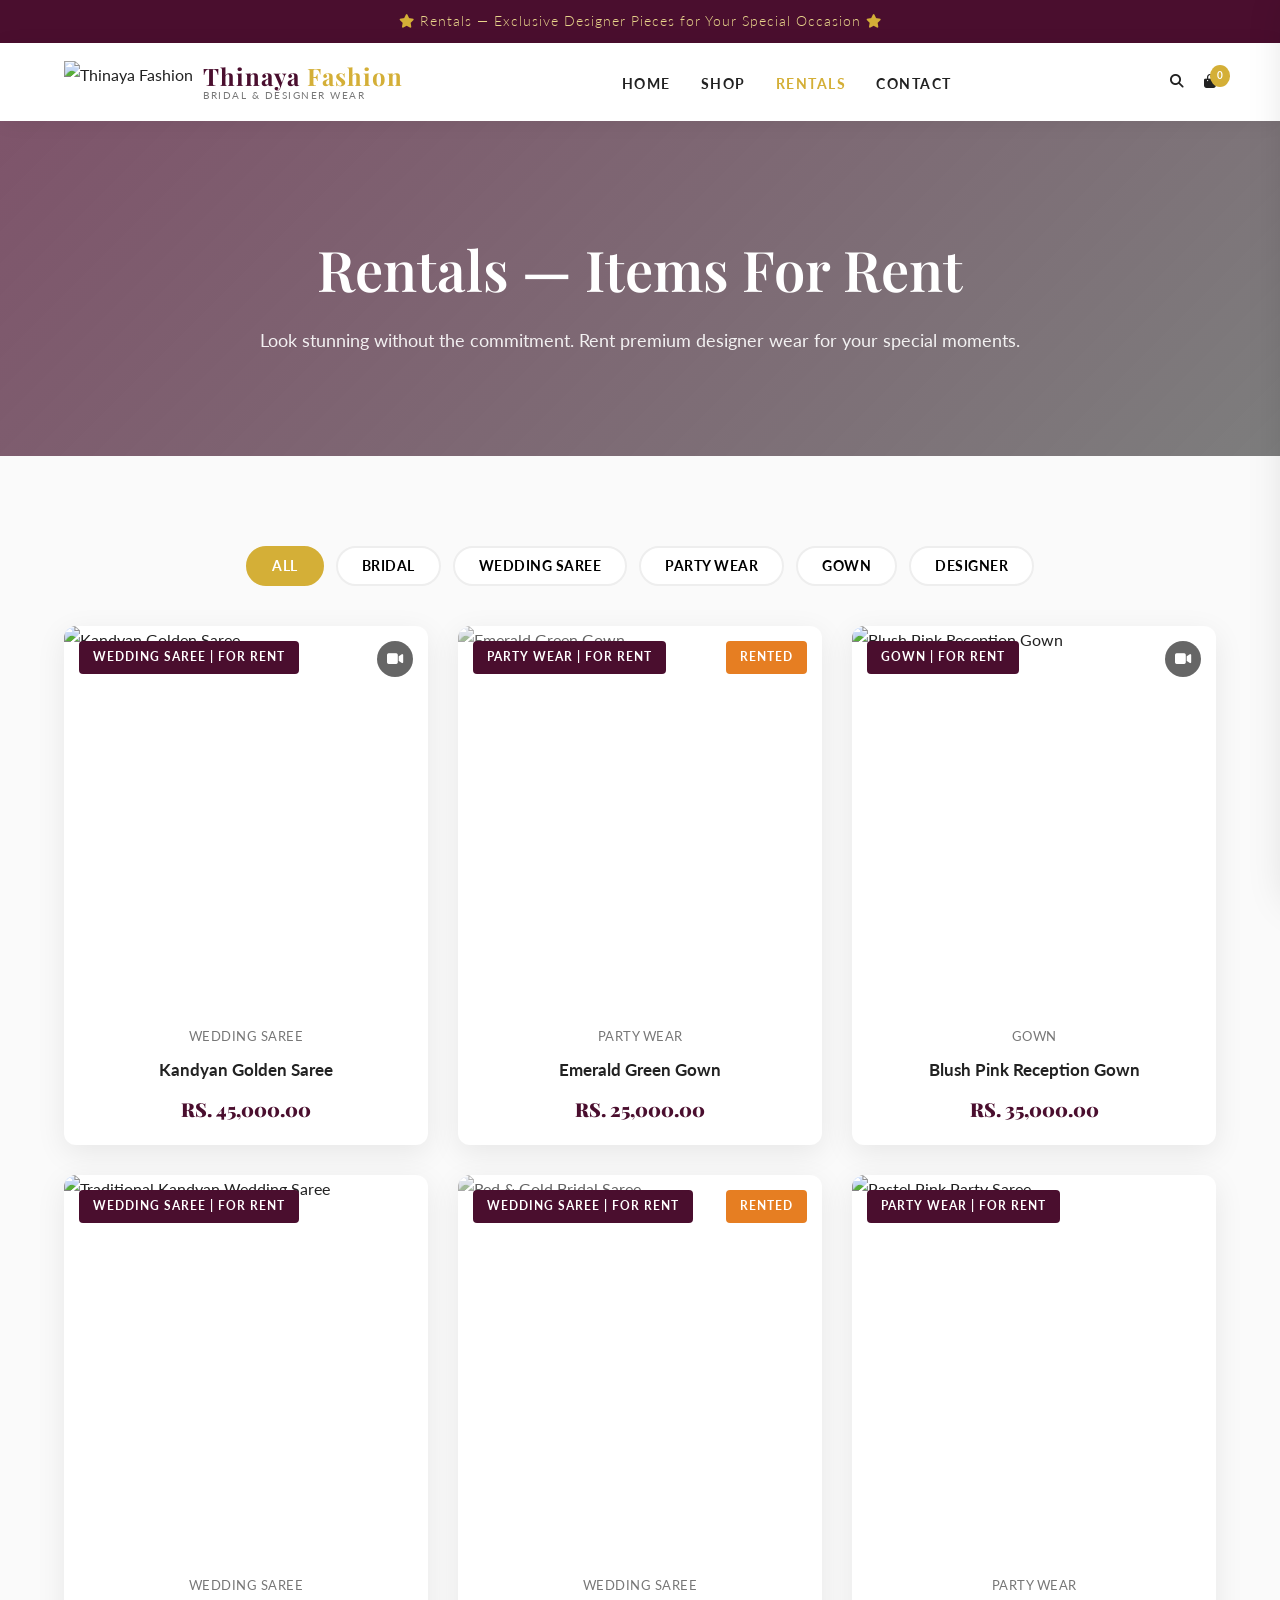
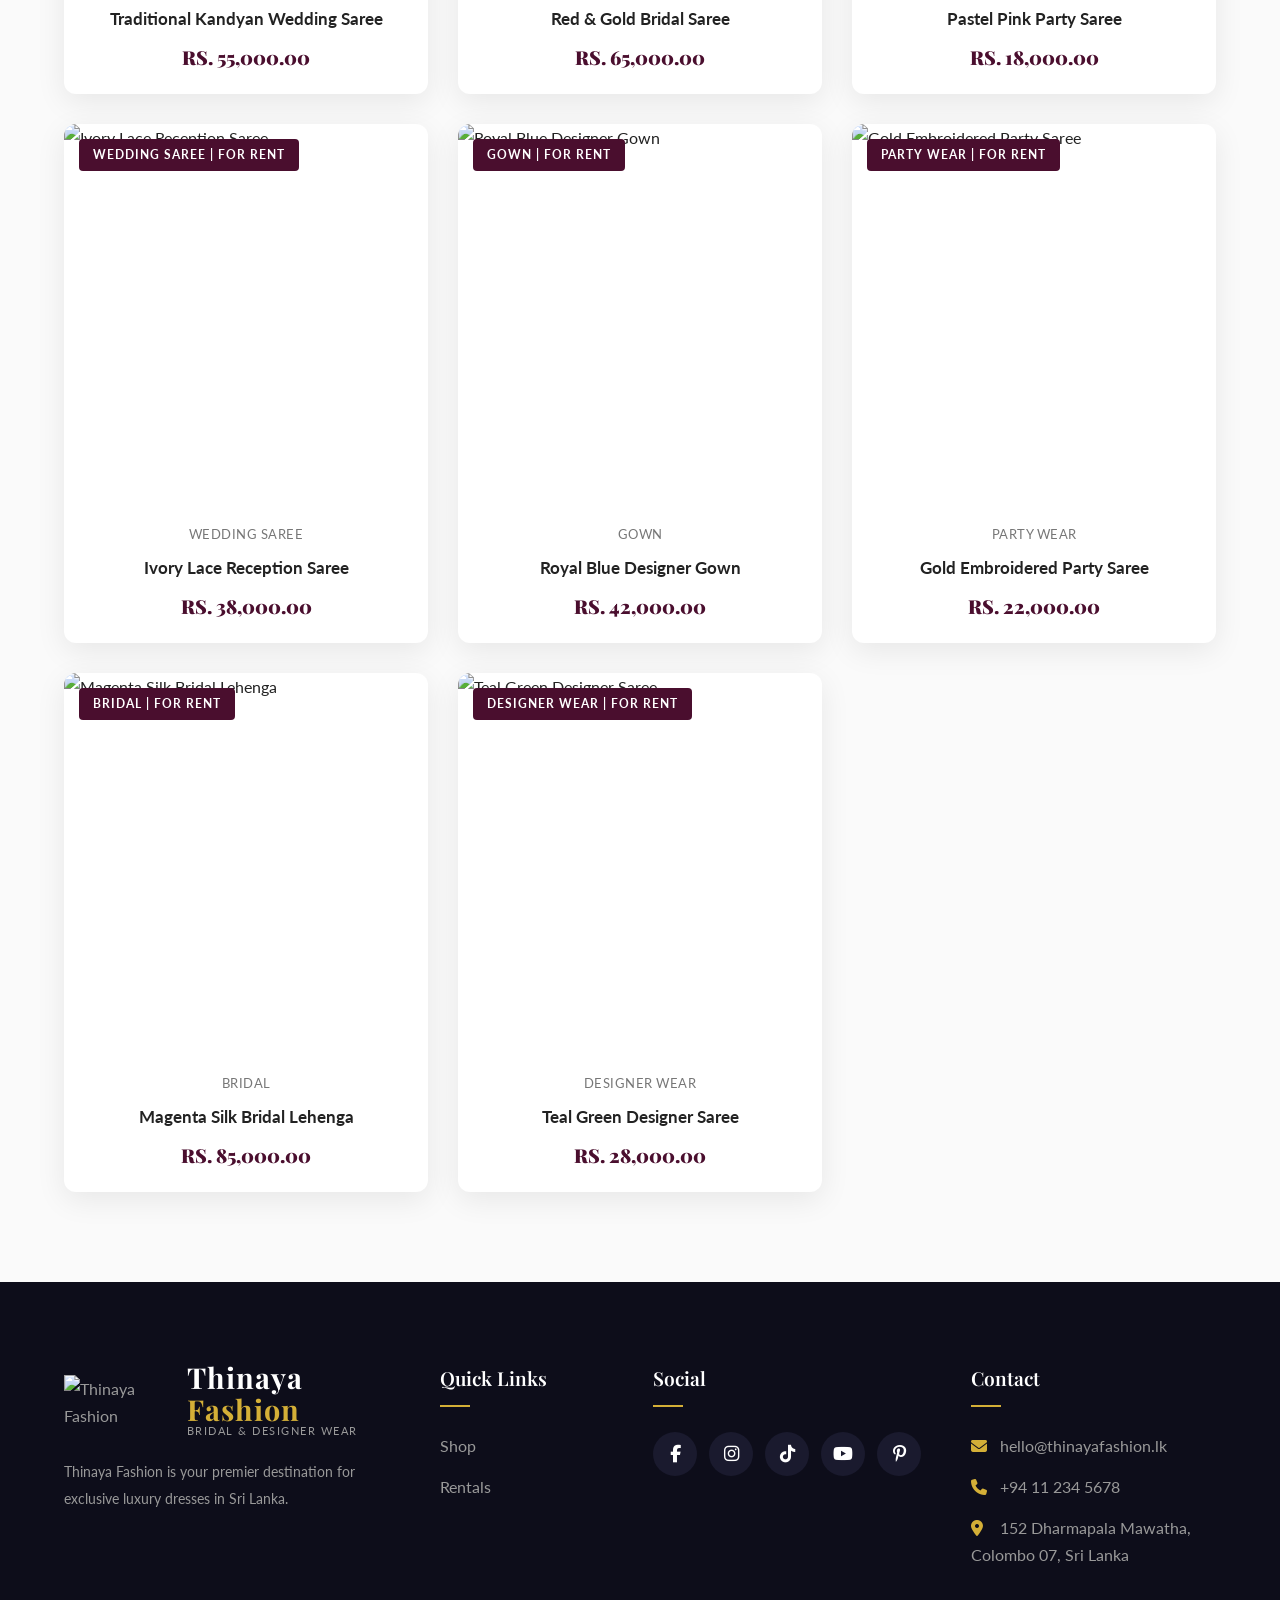
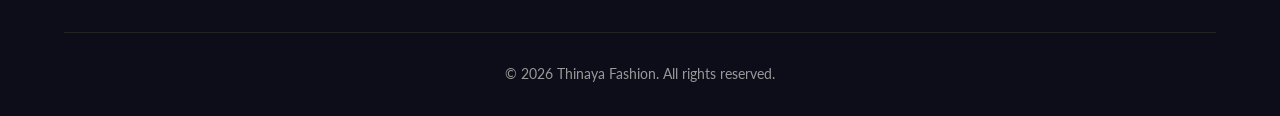
==== rental.html @ 7e46fb19 "first first" ====
<!DOCTYPE html>
<html lang="en">
<head>
  <meta charset="UTF-8">
  <meta name="viewport" content="width=device-width, initial-scale=1.0">
  <title>Rentals — Borrow Designer Wear | Thinaya Fashion</title>
  <link rel="icon" type="image/png" href="uploads/images/logo.png">
  <link rel="stylesheet" href="https://cdnjs.cloudflare.com/ajax/libs/font-awesome/6.4.0/css/all.min.css">
  <link rel="stylesheet" href="styles.css">
  <style>
    .page-banner {
      background: linear-gradient(135deg, rgba(74,14,46,0.7), rgba(0,0,0,0.5)), url('https://images.unsplash.com/photo-1583391733958-6c68b6b02bc3?auto=format&fit=crop&w=1920&q=80') center/cover no-repeat;
      padding: 100px 20px;
      text-align: center;
      color: #fff;
    }
    .page-banner h2 { font-size: 3.5rem; margin-bottom: 10px; }
    .page-banner p { font-size: 1.1rem; opacity: 0.9; }
  </style>
</head>
<body>

  <div class="top-bar">
    <i class="fa-solid fa-star" style="color:var(--gold);"></i>
    Rentals — Exclusive Designer Pieces for Your Special Occasion
    <i class="fa-solid fa-star" style="color:var(--gold);"></i>
  </div>

  <header>
    <div class="nav-container">
      <button class="hamburger" id="hamburger" aria-label="Menu">
        <span></span><span></span><span></span>
      </button>
      <div class="logo">
        <a href="index.html">
          <img src="uploads/images/logo.png" alt="Thinaya Fashion" class="logo-img">
          <div class="logo-text">
            <span class="brand-name">Thinaya<span> Fashion</span></span>
            <span class="brand-sub">Bridal & Designer Wear</span>
          </div>
        </a>
      </div>
      <nav class="main-nav">
        <ul>
          <li><a href="index.html">Home</a></li>
          <li><a href="shop.html">Shop</a></li>
          <li><a href="rental.html" style="color:var(--gold);">Rentals</a></li>
          <li><a href="index.html#contact">Contact</a></li>
        </ul>
      </nav>
      <div class="nav-icons">
        <a href="#" id="search-toggle" aria-label="Search"><i class="fa-solid fa-search"></i></a>
        <a href="#" class="cart-icon" id="cart-toggle" aria-label="Cart">
          <i class="fa-solid fa-bag-shopping"></i>
          <span class="cart-count">0</span>
        </a>
      </div>
    </div>
  </header>

  <!-- Mobile Nav -->
  <div class="mobile-nav" id="mobile-nav">
    <button class="mobile-nav-close" id="mobile-close">&times;</button>
    <div class="mobile-nav-logo">
      <img src="uploads/images/logo.png" alt="Thinaya Fashion">
      <div class="ml-text">
        <span class="ml-name">Thinaya<span> Fashion</span></span>
        <span class="ml-sub">Bridal & Designer Wear</span>
      </div>
    </div>
    <ul>
      <li><a href="index.html">Home</a></li>
      <li><a href="shop.html">Shop</a></li>
      <li><a href="rental.html">Rentals</a></li>
      <li><a href="index.html#contact">Contact</a></li>
    </ul>
  </div>
  <div class="mobile-nav-overlay" id="mobile-overlay"></div>

  <div class="page-banner">
    <h2 class="page-title">Rentals — Items For Rent</h2>
    <p>Look stunning without the commitment. Rent premium designer wear for your special moments.</p>
  </div>

  <section>
    <div class="filter-bar">
      <button class="filter-btn active" data-filter="All">All</button>
      <button class="filter-btn" data-filter="Bridal">Bridal</button>
      <button class="filter-btn" data-filter="Wedding Saree">Wedding Saree</button>
      <button class="filter-btn" data-filter="Party Wear">Party Wear</button>
      <button class="filter-btn" data-filter="Gown">Gown</button>
      <button class="filter-btn" data-filter="Designer Wear">Designer</button>
    </div>
    <div class="grid" id="new-arrivals-grid"></div>
  </section>

  <footer>
    <div class="footer-grid">
      <div class="footer-brand">
        <div class="footer-logo">
          <img src="uploads/images/logo.png" alt="Thinaya Fashion" class="footer-logo-img">
          <div class="footer-logo-text">
            <span class="brand-name">Thinaya<span> Fashion</span></span>
            <span class="brand-sub">Bridal & Designer Wear</span>
          </div>
        </div>
        <p>Thinaya Fashion is your premier destination for exclusive luxury dresses in Sri Lanka.</p>
      </div>
      <div class="footer-col">
        <h4>Quick Links</h4>
        <ul>
          <li><a href="shop.html">Shop</a></li>
          <li><a href="rental.html">Rentals</a></li>
        </ul>
      </div>
      <div class="footer-col">
        <h4>Social</h4>
        <div class="social-icons">
          <a href="#" aria-label="Facebook"><i class="fa-brands fa-facebook-f"></i></a>
          <a href="#" aria-label="Instagram"><i class="fa-brands fa-instagram"></i></a>
          <a href="#" aria-label="TikTok"><i class="fa-brands fa-tiktok"></i></a>
          <a href="#" aria-label="YouTube"><i class="fa-brands fa-youtube"></i></a>
          <a href="#" aria-label="Pinterest"><i class="fa-brands fa-pinterest-p"></i></a>
        </div>
      </div>
      <div class="footer-col">
        <h4>Contact</h4>
        <ul>
          <li><i class="fa-solid fa-envelope"></i> hello@thinayafashion.lk</li>
          <li><i class="fa-solid fa-phone"></i> +94 11 234 5678</li>
          <li><i class="fa-solid fa-location-dot"></i> 152 Dharmapala Mawatha,<br>Colombo 07, Sri Lanka</li>
        </ul>
      </div>
    </div>
    <div class="footer-bottom">
      <p>&copy; 2026 Thinaya Fashion. All rights reserved.</p>
    </div>
  </footer>

  <!-- Cart Sidebar -->
  <div class="cart-overlay" id="cart-overlay"></div>
  <div class="cart-sidebar" id="cart-sidebar">
    <div class="cart-header">
      <h3><i class="fa-solid fa-bag-shopping" style="color:var(--gold);"></i> Your Cart</h3>
      <button class="cart-close" id="cart-close">&times;</button>
    </div>
    <div class="cart-items" id="cart-items">
      <div class="cart-empty"><i class="fa-solid fa-bag-shopping"></i><p>Your cart is empty</p></div>
    </div>
    <div class="cart-footer">
      <div class="cart-total"><span>Total</span><span id="cart-total-amount">LKR 0</span></div>
      <button class="btn" onclick="showToast('Checkout coming soon!','fa-credit-card')"><i class="fa-solid fa-lock"></i> Checkout</button>
    </div>
  </div>

  <!-- Product Modal -->
  <div class="modal-overlay" id="modal-overlay">
    <div class="modal-content">
      <div class="modal-image">
        <button class="modal-arrow modal-arrow-prev" id="modal-arrow-prev" aria-label="Previous image"><i class="fa-solid fa-chevron-left"></i></button>
        <img class="modal-image-inner" src="" alt="" loading="lazy">
        <button class="modal-arrow modal-arrow-next" id="modal-arrow-next" aria-label="Next image"><i class="fa-solid fa-chevron-right"></i></button>
        <div class="modal-image-counter" id="modal-image-counter"></div>
      </div>
      <div class="modal-body">
        <button class="modal-close" id="modal-close">&times;</button>
        <span class="badge modal-badge"></span>
        <span class="badge modal-status-badge" style="display:none;"></span>
        <h2></h2>
        <div class="modal-price"></div>
        <p class="modal-desc"></p>
        <div class="modal-video"></div>
        <button class="btn modal-add-btn"><i class="fa-solid fa-bag-shopping"></i> Rent This Outfit</button>
      </div>
    </div>
  </div>

  <!-- Search Overlay -->
  <div class="search-overlay" id="search-overlay">
    <button class="search-close" id="search-close">&times;</button>
    <input type="text" id="search-input" placeholder="Search products..." autocomplete="off">
    <div class="search-results" id="search-results"></div>
  </div>

  <button class="scroll-top" id="scroll-top" aria-label="Scroll to top">
    <i class="fa-solid fa-chevron-up"></i>
  </button>

  <script src="script.js"></script>
</body>
</html>
---- styles.css ----
@import url('https://fonts.googleapis.com/css2?family=Lato:wght@300;400;700;900&family=Playfair+Display:ital,wght@0,400;0,600;0,700;0,900;1,400;1,600&display=swap');

:root {
  --gold: #D4AF37;
  --gold-dark: #b5952f;
  --gold-light: #e8d48b;
  --burgundy: #4A0E2E;
  --burgundy-light: #6a1e4a;
  --cream: #FFF8F0;
  --bg: #FAFAFA;
  --text: #222;
  --text-light: #777;
  --white: #FFFFFF;
  --shadow: 0 8px 30px rgba(0,0,0,0.08);
  --shadow-lg: 0 20px 60px rgba(0,0,0,0.15);
  --radius: 12px;
  --radius-sm: 8px;
  --font-heading: 'Playfair Display', serif;
  --font-body: 'Lato', sans-serif;
  --transition: 0.3s cubic-bezier(0.4, 0, 0.2, 1);
}

* { margin: 0; padding: 0; box-sizing: border-box; }

html { scroll-behavior: smooth; }

body {
  font-family: var(--font-body);
  color: var(--text);
  background: var(--bg);
  line-height: 1.7;
  overflow-x: hidden;
}

a { text-decoration: none; color: inherit; }
ul { list-style: none; }
img { max-width: 100%; display: block; }

/* Typography */
h1, h2, h3, h4, h5 {
  font-family: var(--font-heading);
  font-weight: 600;
}

.section-title {
  text-align: center;
  font-size: 2.8rem;
  margin-bottom: 0.8rem;
  color: var(--burgundy);
  position: relative;
}

.section-title::after {
  content: '';
  display: block;
  width: 60px;
  height: 3px;
  background: var(--gold);
  margin: 12px auto 0;
  border-radius: 2px;
}

.section-subtitle {
  text-align: center;
  font-size: 1.05rem;
  color: var(--text-light);
  margin-bottom: 3rem;
  max-width: 560px;
  margin-left: auto;
  margin-right: auto;
}

/* Video badge on product cards */
.has-video-badge {
  position: absolute;
  top: 15px;
  right: 15px;
  background: rgba(0,0,0,0.6);
  color: #fff;
  width: 36px;
  height: 36px;
  border-radius: 50%;
  display: flex;
  align-items: center;
  justify-content: center;
  font-size: 0.9rem;
  z-index: 2;
  backdrop-filter: blur(4px);
}

/* Buttons */
.btn {
  display: inline-block;
  padding: 14px 34px;
  background: var(--gold);
  color: var(--white);
  font-family: var(--font-body);
  font-size: 0.9rem;
  font-weight: 700;
  text-transform: uppercase;
  letter-spacing: 1.5px;
  border: none;
  cursor: pointer;
  transition: var(--transition);
  position: relative;
  overflow: hidden;
}

.btn::before {
  content: '';
  position: absolute;
  top: 0; left: -100%;
  width: 100%; height: 100%;
  background: linear-gradient(90deg, transparent, rgba(255,255,255,0.2), transparent);
  transition: 0.5s;
}

.btn:hover::before { left: 100%; }
.btn:hover { background: var(--gold-dark); transform: translateY(-2px); box-shadow: 0 8px 25px rgba(212,175,55,0.3); }

.btn-outline {
  background: transparent;
  border: 2px solid var(--gold);
  color: var(--gold);
}

.btn-outline:hover {
  background: var(--gold);
  color: var(--white);
}

.btn-sm {
  padding: 10px 20px;
  font-size: 0.8rem;
}

.btn-danger {
  background: #dc3545;
  border-color: #dc3545;
}

.btn-danger:hover {
  background: #c82333;
  box-shadow: 0 8px 25px rgba(220,53,69,0.3);
}

/* Top Bar */
.top-bar {
  background: var(--burgundy);
  color: var(--gold-light);
  text-align: center;
  padding: 10px;
  font-size: 0.85rem;
  letter-spacing: 1px;
  font-weight: 300;
}

/* Header */
header {
  background: var(--white);
  box-shadow: 0 2px 20px rgba(0,0,0,0.06);
  position: sticky;
  top: 0;
  z-index: 1000;
}

.nav-container {
  display: flex;
  justify-content: space-between;
  align-items: center;
  padding: 18px 5%;
  max-width: 1400px;
  margin: 0 auto;
}

.logo a {
  display: flex;
  align-items: center;
  gap: 10px;
}

.logo-img {
  height: 42px;
  width: auto;
  display: block;
}

.logo-text {
  display: flex;
  flex-direction: column;
  line-height: 1.1;
}

.logo-text .brand-name {
  font-family: var(--font-heading);
  font-size: 1.5rem;
  font-weight: 700;
  color: var(--burgundy);
  letter-spacing: 1px;
}

.logo-text .brand-sub {
  font-size: 0.65rem;
  color: var(--text-light);
  letter-spacing: 1.5px;
  text-transform: uppercase;
  font-weight: 400;
}

.logo-text .brand-name span { color: var(--gold); }

.logo span { color: var(--gold); }

.main-nav ul { display: flex; gap: 30px; }

.main-nav a {
  font-size: 0.85rem;
  text-transform: uppercase;
  letter-spacing: 1.5px;
  font-weight: 700;
  transition: var(--transition);
  position: relative;
  padding-bottom: 4px;
}

.main-nav a::after {
  content: '';
  position: absolute;
  bottom: 0; left: 0;
  width: 0; height: 2px;
  background: var(--gold);
  transition: 0.3s;
}

.main-nav a:hover::after { width: 100%; }
.main-nav a:hover { color: var(--gold); }

.nav-icons {
  display: flex;
  gap: 20px;
  align-items: center;
}

.nav-icons a {
  font-size: 0.85rem;
  transition: var(--transition);
  display: flex;
  align-items: center;
  gap: 6px;
}

.nav-icons a:hover { color: var(--gold); }

.cart-icon { position: relative; font-size: 1.2rem; }

.cart-count {
  position: absolute;
  top: -10px;
  right: -14px;
  background: var(--gold);
  color: var(--white);
  font-size: 0.65rem;
  font-weight: 700;
  padding: 2px 7px;
  border-radius: 50%;
  min-width: 20px;
  text-align: center;
}

/* Hamburger */
.hamburger {
  display: none;
  flex-direction: column;
  gap: 5px;
  cursor: pointer;
  padding: 5px;
  background: none;
  border: none;
}

.hamburger span {
  width: 28px;
  height: 2.5px;
  background: var(--burgundy);
  transition: var(--transition);
  border-radius: 2px;
}

.hamburger.active span:nth-child(1) { transform: rotate(45deg) translate(5px, 5px); }
.hamburger.active span:nth-child(2) { opacity: 0; }
.hamburger.active span:nth-child(3) { transform: rotate(-45deg) translate(5px, -5px); }

/* Mobile Nav Overlay */
.mobile-nav {
  position: fixed;
  top: 0; left: -100%;
  width: 300px;
  height: 100vh;
  background: var(--white);
  z-index: 2000;
  padding: 80px 30px 30px;
  box-shadow: var(--shadow-lg);
  transition: 0.4s cubic-bezier(0.4, 0, 0.2, 1);
  overflow-y: auto;
}

.mobile-nav.open { left: 0; }

.mobile-nav ul { display: flex; flex-direction: column; gap: 0; }

.mobile-nav a {
  display: block;
  padding: 15px 0;
  font-size: 1rem;
  text-transform: uppercase;
  letter-spacing: 1.5px;
  font-weight: 700;
  border-bottom: 1px solid #f0f0f0;
  transition: var(--transition);
}

.mobile-nav a:hover { color: var(--gold); padding-left: 10px; }

.mobile-nav-overlay {
  position: fixed;
  top: 0; left: 0;
  width: 100%; height: 100%;
  background: rgba(0,0,0,0.4);
  z-index: 1999;
  opacity: 0;
  pointer-events: none;
  transition: 0.4s;
}

.mobile-nav-overlay.show { opacity: 1; pointer-events: auto; }

.mobile-nav-logo {
  display: flex;
  align-items: center;
  gap: 10px;
  margin-bottom: 30px;
  padding-bottom: 20px;
  border-bottom: 1px solid #f0f0f0;
}

.mobile-nav-logo img {
  height: 36px;
  width: auto;
}

.mobile-nav-logo .ml-text {
  display: flex;
  flex-direction: column;
  line-height: 1.1;
}

.mobile-nav-logo .ml-text .ml-name {
  font-family: var(--font-heading);
  font-size: 1.3rem;
  font-weight: 700;
  color: var(--burgundy);
}

.mobile-nav-logo .ml-text .ml-name span { color: var(--gold); }

.mobile-nav-logo .ml-text .ml-sub {
  font-size: 0.6rem;
  color: var(--text-light);
  letter-spacing: 1.5px;
  text-transform: uppercase;
}

.mobile-nav-close {
  position: absolute;
  top: 20px; right: 20px;
  font-size: 1.8rem;
  background: none;
  border: none;
  cursor: pointer;
  color: var(--text);
}

/* Hero */
.hero {
  min-height: 85vh;
  background: linear-gradient(135deg, rgba(74,14,46,0.6), rgba(0,0,0,0.5)), url('https://images.unsplash.com/photo-1583391733958-6c68b6b02bc3?auto=format&fit=crop&w=1920&q=80') center/cover fixed no-repeat;
  display: flex;
  flex-direction: column;
  justify-content: center;
  align-items: center;
  text-align: center;
  color: var(--white);
  padding: 0 20px;
  position: relative;
}

.hero h2 {
  font-size: 5rem;
  margin-bottom: 15px;
  text-shadow: 2px 4px 15px rgba(0,0,0,0.5);
  animation: fadeUp 1s ease;
}

.hero p {
  font-size: 1.2rem;
  margin-bottom: 35px;
  max-width: 650px;
  opacity: 0.9;
  font-weight: 300;
  animation: fadeUp 1s ease 0.2s both;
}

.hero .btn { animation: fadeUp 1s ease 0.4s both; }

@keyframes fadeUp {
  from { opacity: 0; transform: translateY(40px); }
  to { opacity: 1; transform: translateY(0); }
}

.category-pills {
  margin-top: 50px;
  display: flex;
  gap: 12px;
  flex-wrap: wrap;
  justify-content: center;
  animation: fadeUp 1s ease 0.6s both;
}

.pill {
  padding: 10px 24px;
  background: rgba(255,255,255,0.15);
  border: 1px solid rgba(255,255,255,0.4);
  border-radius: 50px;
  font-size: 0.9rem;
  transition: var(--transition);
  backdrop-filter: blur(8px);
  font-weight: 600;
}

.pill:hover {
  background: var(--gold);
  border-color: var(--gold);
  transform: translateY(-3px);
}

/* Sections */
section {
  padding: 90px 5%;
  max-width: 1400px;
  margin: 0 auto;
}

/* Carousel */
.carousel-wrapper {
  position: relative;
  padding: 0 45px;
}

.carousel {
  display: flex;
  gap: 25px;
  overflow-x: auto;
  scroll-snap-type: x mandatory;
  scrollbar-width: none;
  padding-bottom: 15px;
}

.carousel::-webkit-scrollbar { display: none; }

.carousel-btn {
  position: absolute;
  top: 50%;
  transform: translateY(-50%);
  background: var(--white);
  border: none;
  border-radius: 50%;
  width: 48px;
  height: 48px;
  font-size: 1.1rem;
  cursor: pointer;
  z-index: 10;
  box-shadow: var(--shadow);
  display: flex;
  align-items: center;
  justify-content: center;
  transition: var(--transition);
  color: var(--burgundy);
}

.carousel-btn:hover {
  background: var(--gold);
  color: var(--white);
  box-shadow: 0 8px 25px rgba(212,175,55,0.3);
}

.carousel-btn.prev { left: -5px; }
.carousel-btn.next { right: -5px; }

/* Category Cards */
.cat-card {
  min-width: 300px;
  flex: 0 0 auto;
  scroll-snap-align: start;
  position: relative;
  border-radius: var(--radius);
  overflow: hidden;
  box-shadow: var(--shadow);
  transition: var(--transition);
  cursor: pointer;
  height: 420px;
}

.cat-card:hover { transform: translateY(-8px); box-shadow: var(--shadow-lg); }

.cat-card img {
  width: 100%;
  height: 100%;
  object-fit: cover;
  transition: transform 0.6s;
}

.cat-card:hover img { transform: scale(1.08); }

.cat-info {
  position: absolute;
  bottom: 0;
  width: 100%;
  background: linear-gradient(transparent 20%, rgba(0,0,0,0.85));
  color: var(--white);
  padding: 30px 20px 20px;
  text-align: center;
}

.cat-info h3 {
  font-size: 1.6rem;
  letter-spacing: 1px;
  text-shadow: 1px 1px 3px rgba(0,0,0,0.3);
}

/* Product Grid */
.filter-bar {
  display: flex;
  justify-content: center;
  gap: 12px;
  margin-bottom: 40px;
  flex-wrap: wrap;
}

.filter-btn {
  padding: 10px 24px;
  border: 2px solid #eee;
  background: var(--white);
  border-radius: 50px;
  font-family: var(--font-body);
  font-size: 0.85rem;
  font-weight: 700;
  cursor: pointer;
  transition: var(--transition);
  text-transform: uppercase;
  letter-spacing: 0.5px;
}

.filter-btn:hover, .filter-btn.active {
  border-color: var(--gold);
  background: var(--gold);
  color: var(--white);
}

.grid {
  display: grid;
  grid-template-columns: repeat(auto-fill, minmax(280px, 1fr));
  gap: 30px;
}

.product-card {
  background: var(--white);
  border-radius: var(--radius);
  overflow: hidden;
  box-shadow: var(--shadow);
  transition: var(--transition);
  cursor: pointer;
  position: relative;
}

.product-card:hover { transform: translateY(-8px); box-shadow: var(--shadow-lg); }

.product-img {
  position: relative;
  height: 380px;
  overflow: hidden;
}

.product-img img {
  width: 100%;
  height: 100%;
  object-fit: cover;
  transition: transform 0.6s;
}

.product-card:hover .product-img img { transform: scale(1.08); }

.badge {
  position: absolute;
  top: 15px;
  left: 15px;
  background: var(--gold);
  color: var(--white);
  padding: 6px 14px;
  font-size: 0.75rem;
  font-weight: 700;
  text-transform: uppercase;
  letter-spacing: 1px;
  border-radius: 4px;
  z-index: 2;
}

.badge-rent {
  background: var(--burgundy);
}

.badge-sold {
  background: #dc3545;
  right: 15px;
  left: auto;
}

.badge-rented {
  background: #e67e22;
  right: 15px;
  left: auto;
}

.product-unavailable .product-img img {
  filter: grayscale(0.6);
  opacity: 0.7;
}

.product-unavailable-label {
  width: 100%;
  padding: 12px;
  font-size: 0.8rem;
  font-weight: 700;
  text-transform: uppercase;
  letter-spacing: 1px;
  color: #fff;
  background: rgba(0,0,0,0.5);
  text-align: center;
  border-radius: 4px;
  backdrop-filter: blur(4px);
}

.modal-status-badge {
  position: static;
  display: inline-block;
  margin-left: 8px;
  vertical-align: middle;
}

.product-actions {
  position: absolute;
  bottom: 15px;
  left: 50%;
  transform: translateX(-50%) translateY(80px);
  opacity: 0;
  transition: var(--transition);
  z-index: 2;
  width: calc(100% - 30px);
}

.product-card:hover .product-actions {
  opacity: 1;
  transform: translateX(-50%) translateY(0);
}

.product-actions .btn {
  width: 100%;
  padding: 12px;
  font-size: 0.8rem;
}

.product-actions .btn i { margin-right: 8px; }

.product-info {
  padding: 20px;
  text-align: center;
}

.product-info h4 {
  font-family: var(--font-body);
  font-weight: 700;
  font-size: 1.05rem;
  margin-bottom: 8px;
  color: var(--text);
}

.product-info .product-category {
  font-size: 0.8rem;
  color: var(--text-light);
  margin-bottom: 8px;
  text-transform: uppercase;
  letter-spacing: 0.5px;
}

.product-info .product-price {
  color: var(--burgundy);
  font-weight: 900;
  font-size: 1.2rem;
  font-family: var(--font-heading);
}

/* Video Cards */
.video-card {
  min-width: 280px;
  height: 420px;
  flex: 0 0 auto;
  position: relative;
  border-radius: var(--radius);
  overflow: hidden;
  cursor: pointer;
}

.video-card img {
  width: 100%;
  height: 100%;
  object-fit: cover;
  transition: transform 0.6s;
}

.video-card:hover img { transform: scale(1.08); }

.play-btn {
  position: absolute;
  top: 50%;
  left: 50%;
  transform: translate(-50%, -50%);
  width: 70px;
  height: 70px;
  background: rgba(255,255,255,0.9);
  border-radius: 50%;
  display: flex;
  align-items: center;
  justify-content: center;
  font-size: 1.8rem;
  color: var(--burgundy);
  transition: var(--transition);
  box-shadow: 0 4px 20px rgba(0,0,0,0.2);
}

.video-card:hover .play-btn { transform: translate(-50%, -50%) scale(1.1); background: var(--gold); color: var(--white); }

.video-info {
  position: absolute;
  bottom: 0;
  padding: 25px;
  background: linear-gradient(transparent, rgba(0,0,0,0.85));
  color: var(--white);
  width: 100%;
}

.video-info h4 { font-size: 1.3rem; }

/* Editor's Picks */
.editors-picks { background: var(--cream); max-width: 100%; padding: 90px 5%; }

.editors-picks .inner { max-width: 1400px; margin: 0 auto; }

.editors-picks .grid {
  grid-template-columns: repeat(auto-fit, minmax(450px, 1fr));
}

.campaign-card {
  position: relative;
  height: 520px;
  overflow: hidden;
  border-radius: var(--radius);
  box-shadow: var(--shadow);
  transition: var(--transition);
}

.campaign-card:hover { transform: translateY(-5px); box-shadow: var(--shadow-lg); }

.campaign-card img {
  width: 100%;
  height: 100%;
  object-fit: cover;
  transition: transform 0.6s;
}

.campaign-card:hover img { transform: scale(1.05); }

.campaign-content {
  position: absolute;
  bottom: 40px;
  left: 40px;
  color: var(--white);
  max-width: 350px;
}

.campaign-content h3 {
  font-size: 2.2rem;
  margin-bottom: 15px;
  text-shadow: 2px 2px 8px rgba(0,0,0,0.5);
}

/* Uniqueness Banner */
.uniqueness-section {
  background: linear-gradient(135deg, var(--burgundy), var(--burgundy-light));
  color: var(--white);
  text-align: center;
  padding: 80px 20px;
  position: relative;
  overflow: hidden;
}

.uniqueness-section::before {
  content: '';
  position: absolute;
  top: -50%; left: -50%;
  width: 200%; height: 200%;
  background: radial-gradient(circle at 30% 50%, rgba(212,175,55,0.08), transparent 50%);
  animation: shimmer 8s infinite linear;
}

@keyframes shimmer {
  0% { transform: rotate(0deg); }
  100% { transform: rotate(360deg); }
}

.uniqueness-section h3 {
  font-size: 2.5rem;
  margin-bottom: 15px;
  color: var(--gold);
  position: relative;
}

.uniqueness-section p {
  font-size: 1.1rem;
  max-width: 600px;
  margin: 0 auto;
  opacity: 0.9;
  position: relative;
}

/* keyword Links */
.keyword-links {
  text-align: center;
  margin-top: 35px;
}

.keyword-links a {
  display: inline-block;
  margin: 5px 12px;
  color: var(--text-light);
  font-size: 0.9rem;
  text-decoration: underline;
  transition: var(--transition);
}

.keyword-links a:hover { color: var(--gold); }

/* Testimonials */
.testimonial-card {
  min-width: 380px;
  flex: 0 0 auto;
  background: var(--white);
  padding: 35px;
  border-radius: var(--radius);
  box-shadow: var(--shadow);
  border-top: 4px solid var(--gold);
  transition: var(--transition);
}

.testimonial-card:hover { transform: translateY(-5px); box-shadow: var(--shadow-lg); }

.test-label {
  color: var(--gold);
  font-size: 0.8rem;
  text-transform: uppercase;
  letter-spacing: 1.5px;
  margin-bottom: 15px;
  display: block;
  font-weight: 700;
}

.test-quote {
  font-family: var(--font-heading);
  font-size: 1.15rem;
  font-style: italic;
  margin-bottom: 20px;
  color: var(--text);
  line-height: 1.8;
}

.test-author {
  font-weight: 700;
  color: var(--burgundy);
  font-size: 1rem;
}

/* ===== CART SIDEBAR ===== */
.cart-overlay {
  position: fixed;
  top: 0; left: 0;
  width: 100%; height: 100%;
  background: rgba(0,0,0,0.5);
  z-index: 3000;
  opacity: 0;
  pointer-events: none;
  transition: 0.4s;
}

.cart-overlay.show { opacity: 1; pointer-events: auto; }

.cart-sidebar {
  position: fixed;
  top: 0; right: -420px;
  width: 400px;
  max-width: 100vw;
  height: 100vh;
  background: var(--white);
  z-index: 3001;
  box-shadow: -10px 0 40px rgba(0,0,0,0.15);
  transition: 0.4s cubic-bezier(0.4, 0, 0.2, 1);
  display: flex;
  flex-direction: column;
}

.cart-sidebar.open { right: 0; }

.cart-header {
  display: flex;
  justify-content: space-between;
  align-items: center;
  padding: 25px;
  border-bottom: 1px solid #eee;
}

.cart-header h3 {
  font-size: 1.5rem;
  color: var(--burgundy);
}

.cart-close {
  font-size: 1.5rem;
  background: none;
  border: none;
  cursor: pointer;
  color: var(--text-light);
  transition: var(--transition);
}

.cart-close:hover { color: var(--text); }

.cart-items {
  flex: 1;
  overflow-y: auto;
  padding: 20px;
}

.cart-empty {
  text-align: center;
  padding: 60px 20px;
  color: var(--text-light);
}

.cart-empty i { font-size: 3rem; margin-bottom: 20px; color: #ddd; }
.cart-empty p { font-size: 1.1rem; }

.cart-item {
  display: flex;
  gap: 15px;
  padding: 15px 0;
  border-bottom: 1px solid #f5f5f5;
}

.cart-item-img {
  width: 80px;
  height: 100px;
  border-radius: var(--radius-sm);
  object-fit: cover;
  flex-shrink: 0;
}

.cart-item-info { flex: 1; }

.cart-item-info h4 {
  font-family: var(--font-body);
  font-size: 0.95rem;
  margin-bottom: 5px;
}

.cart-item-info .cart-item-price {
  color: var(--burgundy);
  font-weight: 700;
  font-size: 0.9rem;
}

.cart-item-qty {
  display: flex;
  align-items: center;
  gap: 10px;
  margin-top: 8px;
}

.cart-item-qty button {
  width: 30px;
  height: 30px;
  border: 1px solid #ddd;
  background: var(--white);
  border-radius: 50%;
  cursor: pointer;
  font-size: 1rem;
  transition: var(--transition);
}

.cart-item-qty button:hover { background: var(--gold); color: var(--white); border-color: var(--gold); }

.cart-item-qty span {
  font-weight: 700;
  min-width: 20px;
  text-align: center;
}

.cart-item-remove {
  background: none;
  border: none;
  color: #ccc;
  cursor: pointer;
  font-size: 1.1rem;
  transition: var(--transition);
  align-self: flex-start;
}

.cart-item-remove:hover { color: #dc3545; }

.cart-footer {
  padding: 25px;
  border-top: 1px solid #eee;
}

.cart-total {
  display: flex;
  justify-content: space-between;
  align-items: center;
  margin-bottom: 20px;
  font-size: 1.2rem;
}

.cart-total span:last-child {
  font-weight: 900;
  color: var(--burgundy);
  font-family: var(--font-heading);
  font-size: 1.4rem;
}

.cart-footer .btn { width: 100%; }

.cart-footer .btn i { margin-right: 8px; }

/* ===== PRODUCT MODAL ===== */
.modal-overlay {
  position: fixed;
  top: 0; left: 0;
  width: 100%; height: 100%;
  background: rgba(0,0,0,0.6);
  z-index: 4000;
  opacity: 0;
  pointer-events: none;
  transition: 0.4s;
  display: flex;
  align-items: center;
  justify-content: center;
  padding: 20px;
}

.modal-overlay.show { opacity: 1; pointer-events: auto; }

.modal-content {
  background: var(--white);
  border-radius: var(--radius);
  max-width: 900px;
  width: 100%;
  max-height: 90vh;
  overflow-y: auto;
  display: flex;
  flex-wrap: wrap;
  transform: scale(0.9);
  transition: 0.4s cubic-bezier(0.4, 0, 0.2, 1);
}

.modal-overlay.show .modal-content { transform: scale(1); }

.modal-image {
  flex: 1;
  min-width: 300px;
  min-height: 400px;
  background: #f9f9f9;
  position: relative;
}

.modal-image img {
  width: 100%;
  height: 100%;
  object-fit: cover;
}

.modal-arrow {
  position: absolute;
  top: 50%;
  transform: translateY(-50%);
  width: 44px;
  height: 44px;
  border: none;
  border-radius: 50%;
  background: rgba(255,255,255,0.85);
  color: var(--burgundy);
  font-size: 1.2rem;
  cursor: pointer;
  z-index: 10;
  display: flex;
  align-items: center;
  justify-content: center;
  transition: var(--transition);
  box-shadow: 0 2px 12px rgba(0,0,0,0.15);
}

.modal-arrow:hover {
  background: var(--gold);
  color: var(--white);
}

.modal-arrow-prev { left: 15px; }
.modal-arrow-next { right: 15px; }

.modal-image-counter {
  position: absolute;
  bottom: 15px;
  left: 50%;
  transform: translateX(-50%);
  background: rgba(0,0,0,0.6);
  color: #fff;
  padding: 4px 14px;
  border-radius: 20px;
  font-size: 0.85rem;
  font-weight: 600;
  z-index: 10;
  pointer-events: none;
  backdrop-filter: blur(4px);
}

.modal-body {
  flex: 1;
  min-width: 300px;
  padding: 40px;
  position: relative;
}

.modal-close {
  position: absolute;
  top: 15px;
  right: 15px;
  font-size: 1.5rem;
  background: none;
  border: none;
  cursor: pointer;
  color: var(--text-light);
  transition: var(--transition);
  z-index: 5;
}

.modal-close:hover { color: var(--text); }

.modal-body .badge { position: static; display: inline-block; margin-bottom: 15px; }

.modal-body h2 {
  font-size: 2rem;
  color: var(--burgundy);
  margin-bottom: 15px;
}

.modal-body .modal-price {
  font-size: 1.8rem;
  font-family: var(--font-heading);
  color: var(--burgundy);
  font-weight: 700;
  margin-bottom: 20px;
}

.modal-body .modal-desc {
  color: var(--text-light);
  margin-bottom: 30px;
  line-height: 1.8;
}

.modal-body .btn { width: 100%; }

/* Search Overlay */
.search-overlay {
  position: fixed;
  top: 0; left: 0;
  width: 100%; height: 100%;
  background: rgba(0,0,0,0.9);
  z-index: 5000;
  display: flex;
  flex-direction: column;
  align-items: center;
  justify-content: center;
  padding: 40px;
  opacity: 0;
  pointer-events: none;
  transition: 0.4s;
}

.search-overlay.show { opacity: 1; pointer-events: auto; }

.search-overlay .search-close {
  position: absolute;
  top: 30px;
  right: 40px;
  font-size: 2rem;
  color: var(--white);
  background: none;
  border: none;
  cursor: pointer;
  transition: var(--transition);
}

.search-overlay .search-close:hover { color: var(--gold); }

.search-overlay input {
  width: 100%;
  max-width: 600px;
  padding: 20px 30px;
  font-size: 1.3rem;
  border: none;
  border-bottom: 3px solid var(--gold);
  background: transparent;
  color: var(--white);
  outline: none;
  font-family: var(--font-body);
}

.search-overlay input::placeholder { color: rgba(255,255,255,0.4); }

.search-results {
  margin-top: 30px;
  width: 100%;
  max-width: 600px;
  max-height: 400px;
  overflow-y: auto;
}

.search-result-item {
  display: flex;
  align-items: center;
  gap: 15px;
  padding: 12px 20px;
  color: var(--white);
  cursor: pointer;
  border-radius: var(--radius-sm);
  transition: var(--transition);
}

.search-result-item:hover { background: rgba(255,255,255,0.1); }

.search-result-item img {
  width: 50px;
  height: 60px;
  object-fit: cover;
  border-radius: 4px;
}

.search-result-item span { font-size: 1rem; }
.search-result-item small { color: var(--gold); margin-left: auto; }

/* Footer */
footer {
  background: #0d0d1a;
  color: #999;
  padding: 80px 5% 30px;
}

.footer-grid {
  display: grid;
  grid-template-columns: 2fr 1fr 1fr 1.5fr;
  gap: 50px;
  max-width: 1400px;
  margin: 0 auto 50px;
}

.footer-brand .footer-logo {
  display: flex;
  align-items: center;
  gap: 12px;
  margin-bottom: 20px;
}

.footer-brand .footer-logo-img {
  height: 50px;
  width: auto;
  display: block;
}

.footer-brand .footer-logo-text {
  display: flex;
  flex-direction: column;
  line-height: 1.1;
}

.footer-brand .footer-logo-text .brand-name {
  font-family: var(--font-heading);
  font-size: 1.8rem;
  font-weight: 700;
  color: var(--white);
  letter-spacing: 1px;
}

.footer-brand .footer-logo-text .brand-name span { color: var(--gold); }

.footer-brand .footer-logo-text .brand-sub {
  font-size: 0.7rem;
  color: #999;
  letter-spacing: 1.5px;
  text-transform: uppercase;
}

.footer-brand p {
  font-size: 0.9rem;
  line-height: 1.9;
  padding-right: 20px;
}

.footer-col h4 {
  color: var(--white);
  font-family: var(--font-heading);
  font-size: 1.2rem;
  margin-bottom: 25px;
  position: relative;
  padding-bottom: 12px;
}

.footer-col h4::after {
  content: '';
  position: absolute;
  bottom: 0;
  left: 0;
  width: 30px;
  height: 2px;
  background: var(--gold);
}

.footer-col ul li { margin-bottom: 14px; }

.footer-col ul li a { transition: var(--transition); }

.footer-col ul li a:hover { color: var(--gold); padding-left: 5px; }

.footer-col ul li i {
  width: 25px;
  color: var(--gold);
}

.social-icons {
  display: flex;
  gap: 12px;
}

.social-icons a {
  width: 44px;
  height: 44px;
  border-radius: 50%;
  background: #1a1a2e;
  display: flex;
  align-items: center;
  justify-content: center;
  color: var(--white);
  transition: var(--transition);
  font-size: 1.1rem;
}

.social-icons a:hover { background: var(--gold); transform: translateY(-3px); }

.newsletter-form {
  display: flex;
  margin-top: 15px;
}

.newsletter-form input {
  flex: 1;
  padding: 12px 15px;
  border: 1px solid #333;
  background: #1a1a2e;
  color: var(--white);
  font-family: var(--font-body);
  outline: none;
}

.newsletter-form button {
  padding: 12px 20px;
  background: var(--gold);
  border: none;
  color: var(--white);
  cursor: pointer;
  transition: var(--transition);
}

.newsletter-form button:hover { background: var(--gold-dark); }

.footer-bottom {
  text-align: center;
  border-top: 1px solid #222;
  padding-top: 30px;
  font-size: 0.85rem;
  max-width: 1400px;
  margin: 0 auto;
}

.footer-bottom .payment-icons {
  margin-top: 15px;
  font-size: 1.8rem;
  color: #555;
  display: flex;
  gap: 15px;
  justify-content: center;
}

/* Toast Notification */
.toast {
  position: fixed;
  bottom: 30px;
  right: 30px;
  background: var(--burgundy);
  color: var(--white);
  padding: 16px 28px;
  border-radius: var(--radius-sm);
  box-shadow: var(--shadow-lg);
  z-index: 9999;
  transform: translateY(100px);
  opacity: 0;
  transition: 0.4s cubic-bezier(0.4, 0, 0.2, 1);
  display: flex;
  align-items: center;
  gap: 12px;
  font-weight: 600;
}

.toast.show { transform: translateY(0); opacity: 1; }

.toast i { font-size: 1.3rem; color: var(--gold); }

/* ===== ADMIN STYLES ===== */
.admin-body { background: #f4f0ec; }

.admin-container {
  max-width: 900px;
  margin: 50px auto;
  background: var(--white);
  padding: 40px;
  border-radius: var(--radius);
  box-shadow: var(--shadow);
}

.admin-header {
  display: flex;
  justify-content: space-between;
  align-items: center;
  margin-bottom: 30px;
  border-bottom: 2px solid var(--gold);
  padding-bottom: 20px;
  flex-wrap: wrap;
  gap: 15px;
}

.admin-header h2 { font-size: 1.8rem; color: var(--burgundy); }

.form-group {
  margin-bottom: 20px;
}

.form-group label {
  display: block;
  margin-bottom: 8px;
  font-weight: 700;
  font-size: 0.9rem;
  color: var(--text);
}

.form-group input, .form-group select, .form-group textarea {
  width: 100%;
  padding: 14px 16px;
  border: 2px solid #eee;
  border-radius: var(--radius-sm);
  font-family: var(--font-body);
  font-size: 0.95rem;
  transition: var(--transition);
  outline: none;
  background: var(--bg);
}

.form-group input:focus, .form-group select:focus, .form-group textarea:focus {
  border-color: var(--gold);
  box-shadow: 0 0 0 3px rgba(212,175,55,0.1);
}

.image-preview {
  margin-top: 10px;
  width: 120px;
  height: 150px;
  border-radius: var(--radius-sm);
  object-fit: cover;
  border: 2px dashed #ddd;
  display: none;
}

.image-preview.show { display: block; }

.product-list { margin-top: 40px; }

.admin-item {
  display: flex;
  justify-content: space-between;
  align-items: center;
  padding: 18px;
  border-bottom: 1px solid #f0f0f0;
  transition: var(--transition);
  gap: 15px;
}

.admin-item:hover { background: #fafafa; }

.admin-item:last-child { border-bottom: none; }

.admin-item img {
  width: 55px;
  height: 70px;
  object-fit: cover;
  border-radius: 4px;
}

.admin-item-actions {
  display: flex;
  gap: 8px;
}

.admin-item-actions button {
  padding: 8px 14px;
  font-size: 0.8rem;
  border: none;
  border-radius: 4px;
  cursor: pointer;
  transition: var(--transition);
  font-weight: 600;
}

.admin-edit-btn {
  background: var(--gold);
  color: var(--white);
}

.admin-edit-btn:hover { background: var(--gold-dark); }

.admin-delete-btn {
  background: #dc3545;
  color: var(--white);
}

.admin-delete-btn:hover { background: #c82333; }

.admin-back-link {
  display: inline-flex;
  align-items: center;
  gap: 8px;
  margin-bottom: 20px;
  color: var(--burgundy);
  font-weight: 600;
  transition: var(--transition);
}

.admin-back-link:hover { color: var(--gold); }

/* RESPONSIVE */
@media (max-width: 1024px) {
  .hero h2 { font-size: 4rem; }
  .footer-grid { grid-template-columns: 1fr 1fr; gap: 30px; }
}

@media (max-width: 768px) {
  .main-nav ul { display: none; }
  .hamburger { display: flex; }
  .nav-icons a span { display: none; }

  .hero h2 { font-size: 3rem; }
  .hero p { font-size: 1rem; }
  .hero { min-height: 70vh; background-attachment: scroll; }

  section { padding: 60px 5%; }

  .section-title { font-size: 2.2rem; }

  .cat-card { min-width: 250px; }
  .testimonial-card { min-width: 280px; }

  .editors-picks .grid { grid-template-columns: 1fr; }
  .campaign-card { height: 400px; }

  .footer-grid { grid-template-columns: 1fr; }

  .cart-sidebar { width: 100%; right: -100%; }

  .modal-content { flex-direction: column; }
  .modal-image { min-height: 250px; }
  .modal-arrow { width: 36px; height: 36px; font-size: 1rem; }
  .modal-arrow-prev { left: 10px; }
  .modal-arrow-next { right: 10px; }
  .modal-image-counter { font-size: 0.75rem; padding: 3px 10px; }

  .search-overlay input { font-size: 1.1rem; padding: 15px 20px; }
  .search-overlay .search-close { top: 20px; right: 20px; font-size: 1.5rem; }

  .carousel-wrapper { padding: 0 30px; }
  .carousel-btn { width: 38px; height: 38px; font-size: 0.9rem; }
  .carousel-btn.prev { left: -5px; }
  .carousel-btn.next { right: -5px; }

  .admin-container { padding: 25px; margin: 20px; }
}

@media (max-width: 480px) {
  .hero h2 { font-size: 2.2rem; }
  .grid { grid-template-columns: 1fr; }
  .product-img { height: 320px; }
  .admin-item { flex-direction: column; align-items: flex-start; }
  .admin-item-actions { width: 100%; }
  .admin-item-actions button { flex: 1; }
}

/* Scroll to top */
.scroll-top {
  position: fixed;
  bottom: 30px;
  left: 30px;
  width: 48px;
  height: 48px;
  background: var(--gold);
  color: var(--white);
  border: none;
  border-radius: 50%;
  font-size: 1.2rem;
  cursor: pointer;
  box-shadow: var(--shadow);
  transition: var(--transition);
  opacity: 0;
  pointer-events: none;
  z-index: 999;
  display: flex;
  align-items: center;
  justify-content: center;
}

.scroll-top.show { opacity: 1; pointer-events: auto; }
.scroll-top:hover { background: var(--gold-dark); transform: translateY(-3px); }
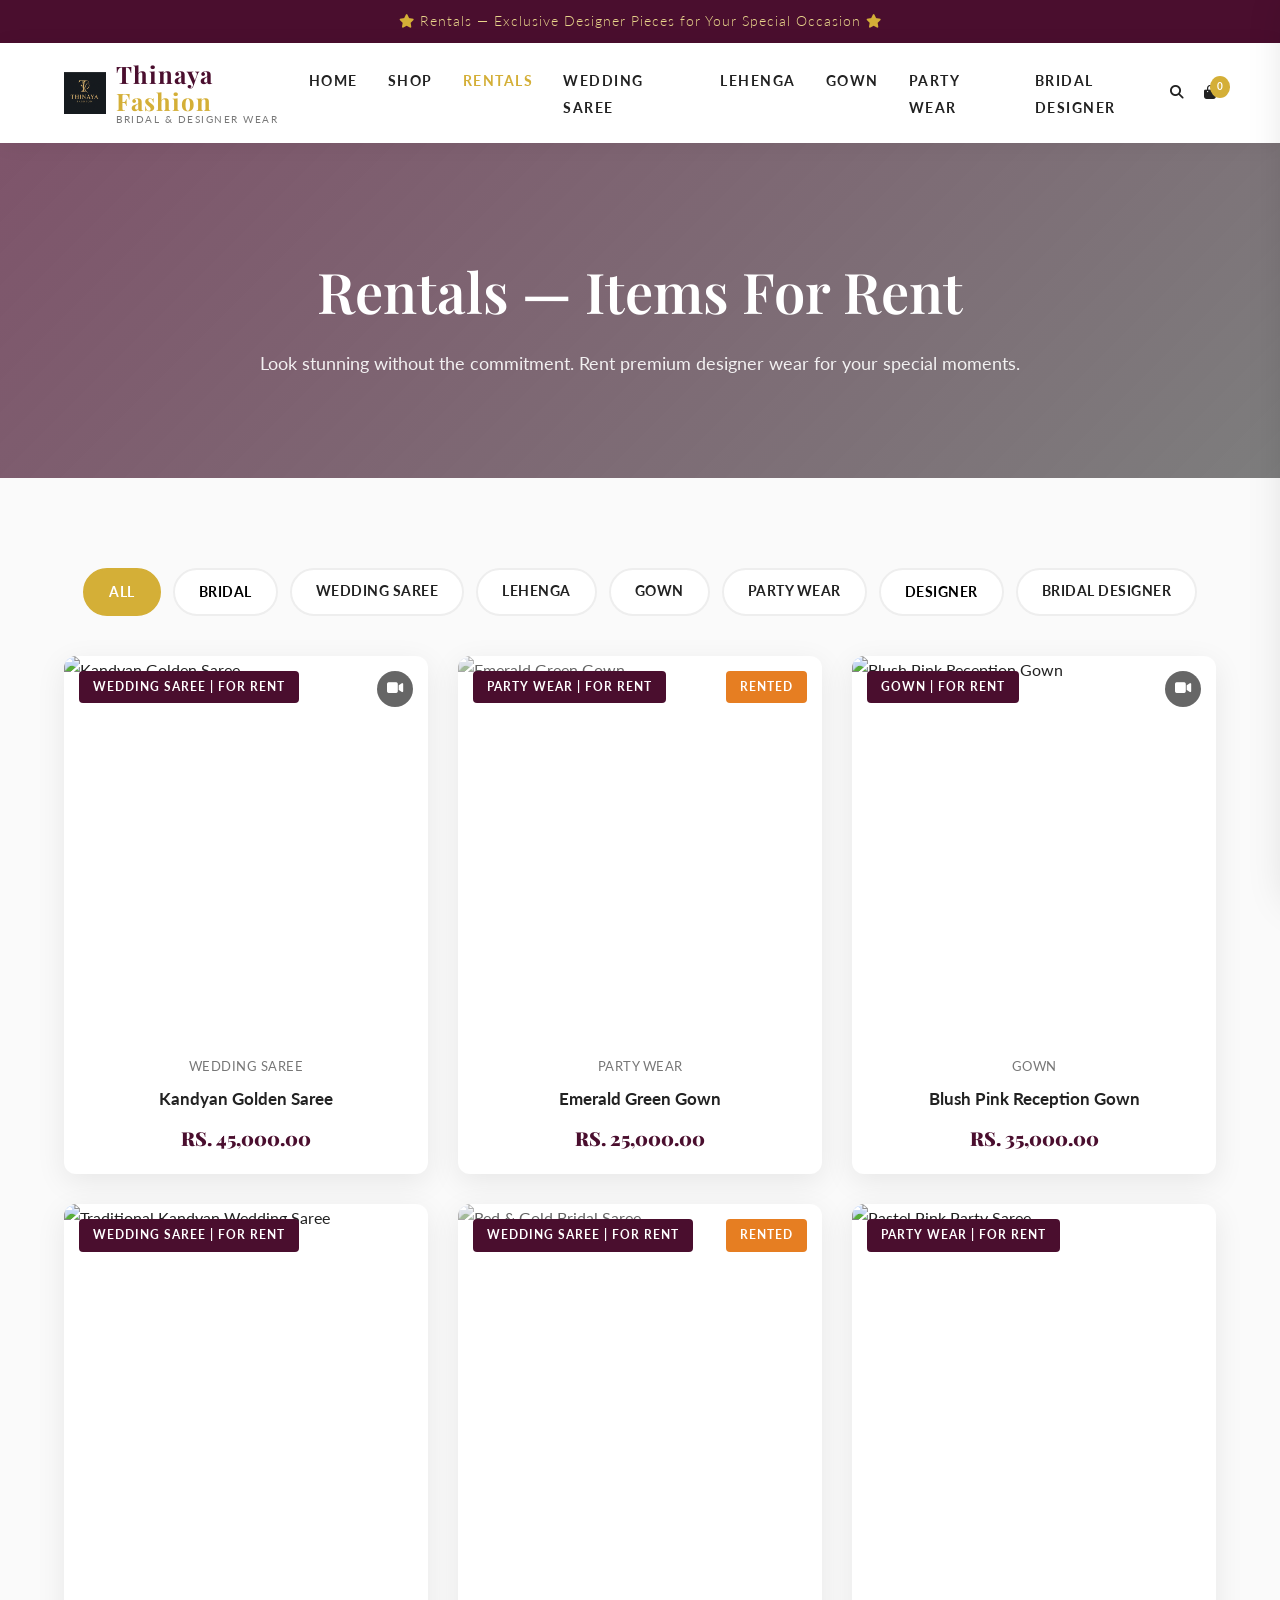
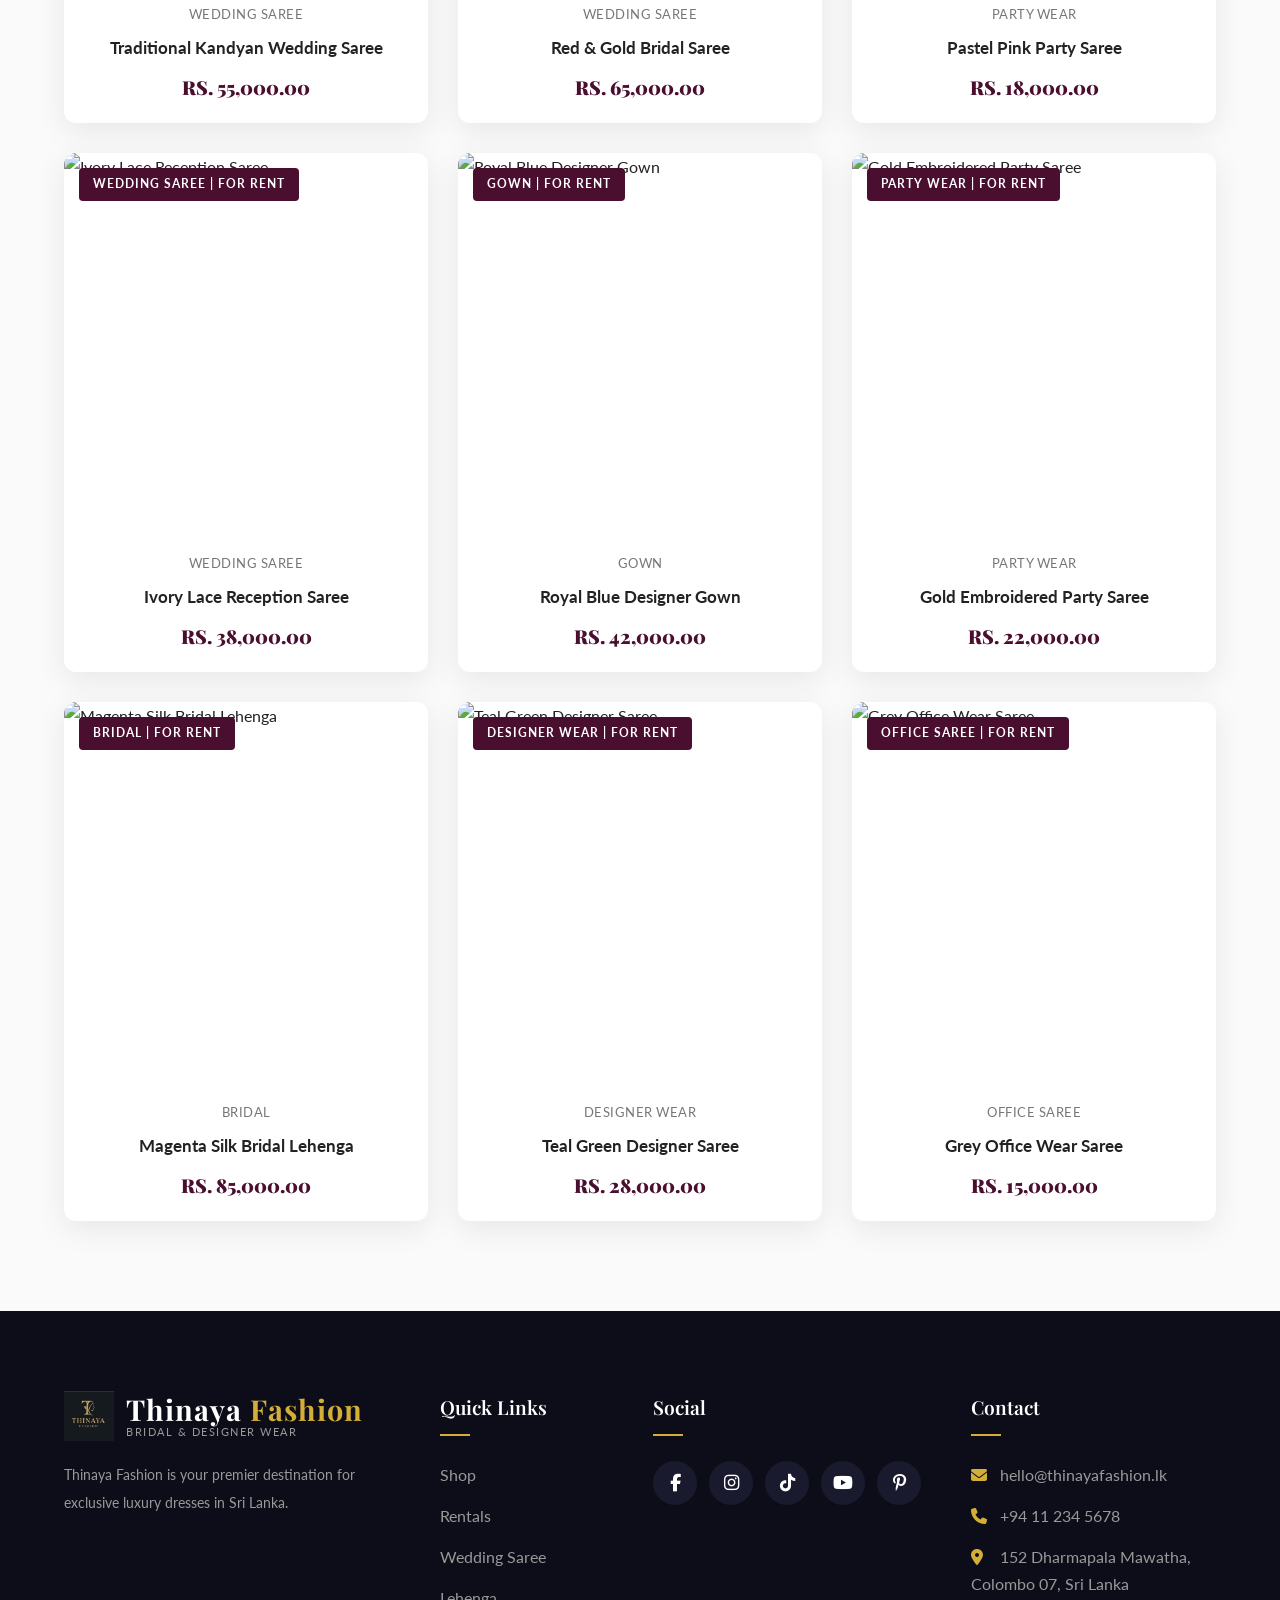
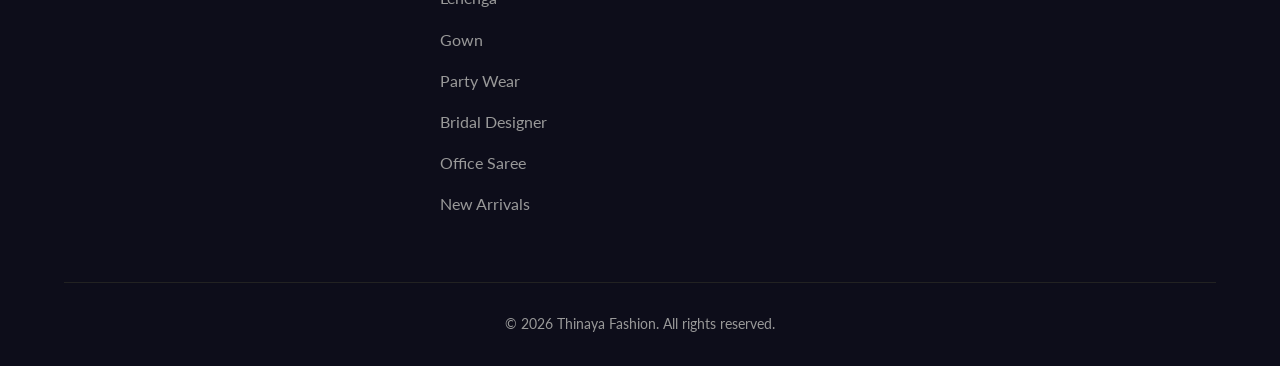
==== commit b12029cf: "updated updated" ====
--- a/rental.html
+++ b/rental.html
@@ -45,7 +45,11 @@
           <li><a href="index.html">Home</a></li>
           <li><a href="shop.html">Shop</a></li>
           <li><a href="rental.html" style="color:var(--gold);">Rentals</a></li>
-          <li><a href="index.html#contact">Contact</a></li>
+          <li><a href="wedding-saree.html">Wedding Saree</a></li>
+          <li><a href="lehenga.html">Lehenga</a></li>
+          <li><a href="gown.html">Gown</a></li>
+          <li><a href="party-wear.html">Party Wear</a></li>
+          <li><a href="bridal-designer.html">Bridal Designer</a></li>
         </ul>
       </nav>
       <div class="nav-icons">
@@ -72,6 +76,13 @@
       <li><a href="index.html">Home</a></li>
       <li><a href="shop.html">Shop</a></li>
       <li><a href="rental.html">Rentals</a></li>
+      <li><a href="office-saree.html">Office Saree</a></li>
+      <li><a href="new-arrivals.html">New Arrivals</a></li>
+      <li><a href="wedding-saree.html">Wedding Saree</a></li>
+      <li><a href="lehenga.html">Lehenga</a></li>
+      <li><a href="gown.html">Gown</a></li>
+      <li><a href="party-wear.html">Party Wear</a></li>
+      <li><a href="bridal-designer.html">Bridal Designer</a></li>
       <li><a href="index.html#contact">Contact</a></li>
     </ul>
   </div>
@@ -86,10 +97,12 @@
     <div class="filter-bar">
       <button class="filter-btn active" data-filter="All">All</button>
       <button class="filter-btn" data-filter="Bridal">Bridal</button>
-      <button class="filter-btn" data-filter="Wedding Saree">Wedding Saree</button>
-      <button class="filter-btn" data-filter="Party Wear">Party Wear</button>
-      <button class="filter-btn" data-filter="Gown">Gown</button>
+      <a href="wedding-saree.html" class="filter-btn" style="text-decoration:none;">Wedding Saree</a>
+      <a href="lehenga.html" class="filter-btn" style="text-decoration:none;">Lehenga</a>
+      <a href="gown.html" class="filter-btn" style="text-decoration:none;">Gown</a>
+      <a href="party-wear.html" class="filter-btn" style="text-decoration:none;">Party Wear</a>
       <button class="filter-btn" data-filter="Designer Wear">Designer</button>
+      <a href="bridal-designer.html" class="filter-btn" style="text-decoration:none;">Bridal Designer</a>
     </div>
     <div class="grid" id="new-arrivals-grid"></div>
   </section>
@@ -111,6 +124,13 @@
         <ul>
           <li><a href="shop.html">Shop</a></li>
           <li><a href="rental.html">Rentals</a></li>
+          <li><a href="wedding-saree.html">Wedding Saree</a></li>
+          <li><a href="lehenga.html">Lehenga</a></li>
+          <li><a href="gown.html">Gown</a></li>
+          <li><a href="party-wear.html">Party Wear</a></li>
+          <li><a href="bridal-designer.html">Bridal Designer</a></li>
+          <li><a href="office-saree.html">Office Saree</a></li>
+          <li><a href="new-arrivals.html">New Arrivals</a></li>
         </ul>
       </div>
       <div class="footer-col">
--- a/styles.css
+++ b/styles.css
@@ -913,8 +913,8 @@
 
 .cart-sidebar {
   position: fixed;
-  top: 0; right: -420px;
-  width: 400px;
+  top: 0; right: -520px;
+  width: 500px;
   max-width: 100vw;
   height: 100vh;
   background: var(--white);
@@ -981,18 +981,20 @@
   flex-shrink: 0;
 }
 
-.cart-item-info { flex: 1; }
+.cart-item-info { flex: 1; min-width: 0; }
 
 .cart-item-info h4 {
   font-family: var(--font-body);
   font-size: 0.95rem;
   margin-bottom: 5px;
+  word-break: break-word;
 }
 
 .cart-item-info .cart-item-price {
   color: var(--burgundy);
   font-weight: 700;
-  font-size: 0.9rem;
+  font-size: 1rem;
+  white-space: nowrap;
 }
 
 .cart-item-qty {
@@ -1040,17 +1042,21 @@
 
 .cart-total {
   display: flex;
-  justify-content: space-between;
   align-items: center;
   margin-bottom: 20px;
   font-size: 1.2rem;
 }
-
+.cart-total span:first-child {
+  margin-right: auto;
+  font-weight: 600;
+}
 .cart-total span:last-child {
   font-weight: 900;
   color: var(--burgundy);
   font-family: var(--font-heading);
   font-size: 1.4rem;
+  white-space: nowrap;
+  margin-left: 15px;
 }
 
 .cart-footer .btn { width: 100%; }
@@ -1448,6 +1454,116 @@
 
 .toast i { font-size: 1.3rem; color: var(--gold); }
 
+/* ===== CHECKOUT OVERLAY ===== */
+.checkout-overlay {
+  position: fixed;
+  top: 0; left: 0;
+  width: 100%; height: 100%;
+  background: rgba(0,0,0,0.6);
+  z-index: 2000;
+  display: none;
+  align-items: center;
+  justify-content: center;
+  padding: 20px;
+  backdrop-filter: blur(4px);
+}
+.checkout-overlay.show { display: flex; }
+.checkout-content {
+  background: #fff;
+  border-radius: 16px;
+  width: 100%;
+  max-width: 640px;
+  max-height: 90vh;
+  overflow-y: auto;
+  box-shadow: 0 25px 60px rgba(0,0,0,0.3);
+  animation: fadeUp 0.3s ease;
+}
+.checkout-header {
+  display: flex;
+  justify-content: space-between;
+  align-items: center;
+  padding: 24px 28px;
+  border-bottom: 1px solid #f0f0f0;
+}
+.checkout-header h2 { font-size: 1.4rem; font-family: var(--font-heading); color: var(--burgundy); }
+.checkout-close {
+  background: none;
+  border: none;
+  font-size: 1.8rem;
+  cursor: pointer;
+  color: #999;
+  transition: var(--transition);
+  line-height: 1;
+}
+.checkout-close:hover { color: var(--burgundy); }
+.checkout-body { padding: 20px 28px; }
+.checkout-item {
+  display: flex;
+  align-items: center;
+  gap: 16px;
+  padding: 14px 0;
+  border-bottom: 1px solid #f5f5f5;
+}
+.checkout-item:last-child { border-bottom: none; }
+.checkout-item img {
+  width: 60px;
+  height: 75px;
+  object-fit: cover;
+  border-radius: 6px;
+  flex-shrink: 0;
+}
+.checkout-item-info { flex: 1; min-width: 0; }
+.checkout-item-info h4 { font-size: 0.95rem; margin-bottom: 4px; color: var(--text); word-break: break-word; }
+.checkout-item-info p { font-size: 0.85rem; color: #888; }
+.checkout-item > span { font-weight: 700; font-size: 1rem; color: var(--burgundy); white-space: nowrap; min-width: 100px; text-align: right; }
+.checkout-total-row {
+  display: flex;
+  align-items: center;
+  padding: 16px 0;
+  font-size: 1.15rem;
+  font-weight: 700;
+  border-top: 2px solid var(--gold);
+  margin-top: 4px;
+  color: var(--burgundy);
+}
+.checkout-total-row span:first-child {
+  margin-right: auto;
+}
+.checkout-total-row span:last-child {
+  white-space: nowrap;
+  font-size: 1.2rem;
+  margin-left: 15px;
+}
+.checkout-form { margin-top: 18px; }
+.checkout-form h4 { font-size: 0.95rem; margin-bottom: 12px; color: var(--text); }
+.checkout-form input {
+  width: 100%;
+  padding: 12px 16px;
+  border: 2px solid #eee;
+  border-radius: 8px;
+  font-size: 0.9rem;
+  outline: none;
+  transition: var(--transition);
+  font-family: var(--font-body);
+  margin-bottom: 10px;
+  box-sizing: border-box;
+}
+.checkout-form input:focus { border-color: var(--gold); box-shadow: 0 0 0 3px rgba(212,175,55,0.1); }
+.checkout-footer {
+  padding: 18px 28px 24px;
+  border-top: 1px solid #f0f0f0;
+}
+.checkout-footer .btn { width: 100%; justify-content: center; font-size: 1rem; padding: 14px; }
+@media (max-width: 480px) {
+  .checkout-content { max-width: 100%; border-radius: 12px; }
+  .checkout-header { padding: 18px 20px; }
+  .checkout-body { padding: 14px 20px; }
+  .checkout-footer { padding: 14px 20px 20px; }
+  .checkout-item { gap: 10px; padding: 12px 0; }
+  .checkout-item img { width: 48px; height: 60px; }
+  .checkout-item > span { min-width: 70px; font-size: 0.85rem; }
+}
+
 /* ===== ADMIN STYLES ===== */
 .admin-body { background: #f4f0ec; }
 
@@ -1606,6 +1722,8 @@
   .footer-grid { grid-template-columns: 1fr; }
 
   .cart-sidebar { width: 100%; right: -100%; }
+  .cart-item { gap: 10px; }
+  .cart-item-img { width: 60px; height: 80px; }
 
   .modal-content { flex-direction: column; }
   .modal-image { min-height: 250px; }
